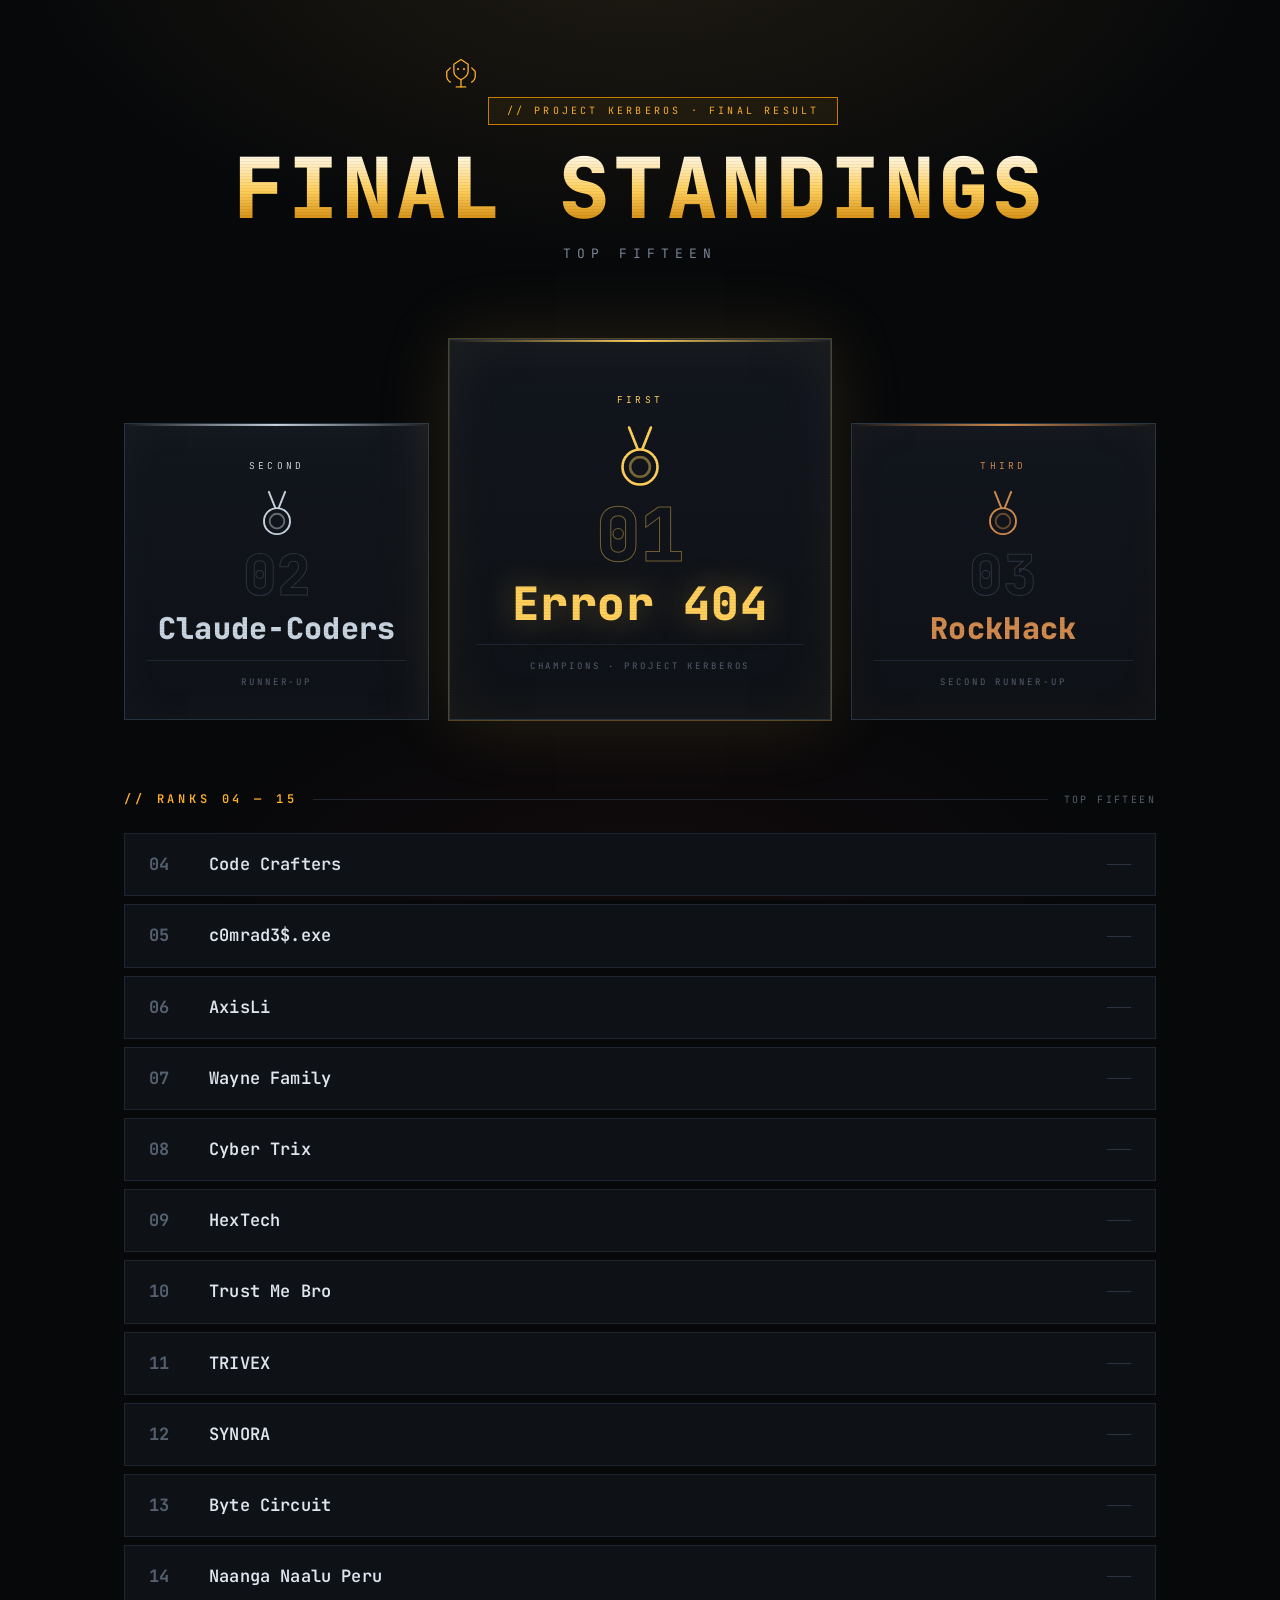
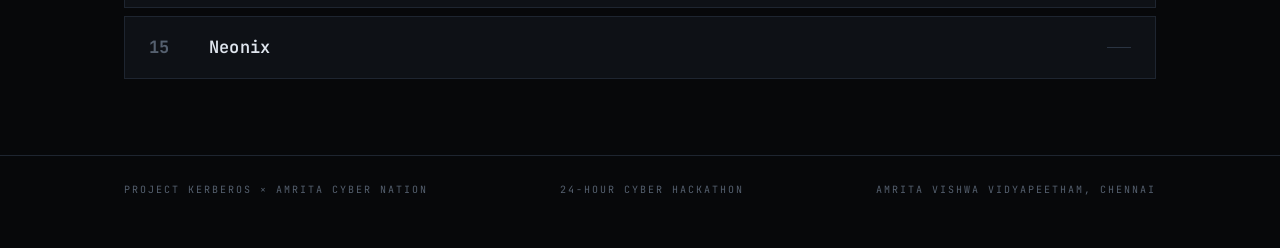
==== leaderboard.html @ f2138489 "Add final standings leaderboard page Top 15 from the Round 1 + Round 2 combined ranking, with a gold" ====
<!DOCTYPE html>
<html lang="en">
<head>
<meta charset="utf-8">
<meta name="viewport" content="width=device-width,initial-scale=1">
<title>Kerberos Final Standings</title>
<link rel="preconnect" href="https://fonts.googleapis.com">
<link rel="preconnect" href="https://fonts.gstatic.com" crossorigin>
<link href="https://fonts.googleapis.com/css2?family=JetBrains+Mono:wght@400;500;600;700;800&display=swap" rel="stylesheet">
<style>
:root{
  --bg:#07080a; --panel:#0e1116; --panel2:#12161d;
  --line:#1e2530; --line2:#2a3442;
  --txt:#dfe5ee; --dim:#7c8899; --dim2:#55606f;
  --amber:#ffb02e; --amber-d:#c97d00; --crimson:#ff3b30;
  --gold:#ffcf5c; --silver:#c8d3e0; --bronze:#d08a4e;
  --mono:'JetBrains Mono',ui-monospace,SFMono-Regular,Menlo,Consolas,monospace;
}
*{box-sizing:border-box}
body{
  margin:0;background:var(--bg);color:var(--txt);font-family:var(--mono);
  font-size:14px;line-height:1.6;-webkit-font-smoothing:antialiased;
  background-image:
    radial-gradient(900px 480px at 50% -8%,rgba(255,207,92,.10),transparent 70%),
    radial-gradient(700px 420px at 50% 105%,rgba(255,59,48,.05),transparent 70%);
  background-attachment:fixed;
}
body::before{
  content:'';position:fixed;inset:0;pointer-events:none;z-index:99;
  background:repeating-linear-gradient(0deg,rgba(0,0,0,.16) 0 1px,transparent 1px 3px);
  opacity:.32;mix-blend-mode:multiply;
}
.wrap{max-width:1080px;margin:0 auto;padding:0 24px}

/* ---- masthead ---- */
header{padding:56px 0 10px;text-align:center}
.crest{width:38px;height:38px;color:var(--amber);margin-bottom:20px}
.eyebrow{
  display:inline-block;border:1px solid var(--amber-d);color:var(--amber);
  padding:5px 18px;font-size:10px;letter-spacing:.32em;margin-bottom:24px;
  background:rgba(255,176,46,.06);
}
h1{
  margin:0;font-size:clamp(38px,8vw,84px);line-height:.94;font-weight:800;letter-spacing:.05em;
  background:linear-gradient(180deg,#fff 0%,var(--gold) 52%,var(--amber-d) 100%);
  -webkit-background-clip:text;background-clip:text;color:transparent;
}
.sub{
  margin:16px 0 0;font-size:clamp(10px,2vw,13px);letter-spacing:.46em;
  color:var(--dim);text-transform:uppercase;
}

/* ---- podium ---- */
.podium{
  display:grid;grid-template-columns:1fr 1.25fr 1fr;gap:20px;
  align-items:end;margin:64px 0 12px;
}
.plinth{
  position:relative;border:1px solid var(--line2);background:linear-gradient(180deg,var(--panel2),var(--panel));
  padding:34px 22px 30px;text-align:center;display:flex;flex-direction:column;align-items:center;gap:14px;
}
.plinth::before{content:'';position:absolute;left:0;right:0;top:0;height:2px}
.p1{padding:52px 26px 46px}
.p1::before{background:linear-gradient(90deg,transparent,var(--gold),transparent)}
.p2::before{background:linear-gradient(90deg,transparent,var(--silver),transparent)}
.p3::before{background:linear-gradient(90deg,transparent,var(--bronze),transparent)}
.p1{box-shadow:0 0 0 1px rgba(255,207,92,.28),0 0 70px rgba(255,207,92,.13),inset 0 0 60px rgba(255,207,92,.05)}
.p2{box-shadow:inset 0 0 44px rgba(200,211,224,.035)}
.p3{box-shadow:inset 0 0 44px rgba(208,138,78,.045)}

.place{font-size:9.5px;letter-spacing:.34em;text-transform:uppercase}
.p1 .place{color:var(--gold)} .p2 .place{color:var(--silver)} .p3 .place{color:var(--bronze)}
.medal{width:52px;height:52px}
.p1 .medal{width:70px;height:70px}
.rank-n{
  font-size:56px;font-weight:800;line-height:.8;color:transparent;-webkit-text-stroke:1px var(--line2);
}
.p1 .rank-n{font-size:74px;-webkit-text-stroke:1px rgba(255,207,92,.42)}
.team{
  font-weight:800;line-height:1.12;letter-spacing:.01em;overflow-wrap:anywhere;
  text-wrap:balance;
}
.p1 .team{font-size:clamp(26px,4.6vw,46px);color:var(--gold);text-shadow:0 0 34px rgba(255,207,92,.35)}
.p2 .team{font-size:clamp(19px,3vw,30px);color:var(--silver)}
.p3 .team{font-size:clamp(19px,3vw,30px);color:var(--bronze)}
.champ{
  font-size:9px;letter-spacing:.32em;color:var(--dim2);border-top:1px solid var(--line);
  padding-top:14px;width:100%;
}

/* ---- the rest ---- */
.rest-head{
  display:flex;align-items:center;gap:16px;margin:70px 0 24px;
}
.rest-head h2{margin:0;font-size:12px;letter-spacing:.32em;color:var(--amber);font-weight:600}
.rest-head .ln{flex:1;height:1px;background:var(--line)}
.rest-head .n{font-size:10px;letter-spacing:.24em;color:var(--dim2)}

.rows{display:flex;flex-direction:column;gap:8px}
.row{
  display:flex;align-items:center;gap:22px;background:var(--panel);
  border:1px solid var(--line);padding:17px 24px;transition:.15s;
}
.row:hover{border-color:var(--line2);background:var(--panel2)}
.row .n{
  font-size:17px;font-weight:700;color:var(--dim2);min-width:38px;
  font-variant-numeric:tabular-nums;
}
.row .name{font-size:17px;font-weight:600;letter-spacing:.01em;overflow-wrap:anywhere}
.row .tick{margin-left:auto;width:24px;height:1px;background:var(--line2);flex:none}

footer{border-top:1px solid var(--line);margin-top:76px;padding:26px 0 50px}
footer .wrap{
  display:flex;justify-content:space-between;gap:14px;flex-wrap:wrap;
  font-size:10px;letter-spacing:.2em;color:var(--dim2);
}
@media(max-width:760px){
  .podium{grid-template-columns:1fr;align-items:stretch;margin-top:44px}
  .p1{order:-1}
  .row{gap:14px;padding:14px 16px}
}
</style>
</head>
<body>

<svg width="0" height="0" style="position:absolute">
  <symbol id="crest" viewBox="0 0 64 64">
    <g fill="none" stroke="currentColor" stroke-width="2.2" stroke-linecap="round" stroke-linejoin="round">
      <path d="M32 6 L20 14 L20 26 Q20 34 32 40 Q44 34 44 26 L44 14 Z"/>
      <path d="M14 20 L8 26 L8 34 Q8 40 14 44"/>
      <path d="M50 20 L56 26 L56 34 Q56 40 50 44"/>
      <path d="M32 40 L32 52"/><path d="M24 52 L40 52"/>
      <circle cx="27" cy="22" r="1.8" fill="currentColor" stroke="none"/>
      <circle cx="37" cy="22" r="1.8" fill="currentColor" stroke="none"/>
    </g>
  </symbol>
  <symbol id="medal" viewBox="0 0 64 64">
    <g fill="none" stroke="currentColor" stroke-width="2.4" stroke-linecap="round" stroke-linejoin="round">
      <path d="M22 6 L30 26"/><path d="M42 6 L34 26"/>
      <circle cx="32" cy="42" r="16"/>
      <circle cx="32" cy="42" r="9" opacity=".45"/>
    </g>
  </symbol>
</svg>

<header>
  <div class="wrap">
    <svg class="crest"><use href="#crest"/></svg>
    <div class="eyebrow">// PROJECT KERBEROS · FINAL RESULT</div>
    <h1>FINAL STANDINGS</h1>
    <p class="sub">Top Fifteen</p>
  </div>
</header>

<main class="wrap">
  <section class="podium">
    <div class="plinth p2">
      <div class="place">Second</div>
      <svg class="medal" style="color:var(--silver)"><use href="#medal"/></svg>
      <div class="rank-n">02</div>
      <div class="team">Claude-Coders</div>
      <div class="champ">RUNNER-UP</div>
    </div>

    <div class="plinth p1">
      <div class="place">First</div>
      <svg class="medal" style="color:var(--gold)"><use href="#medal"/></svg>
      <div class="rank-n">01</div>
      <div class="team">Error 404</div>
      <div class="champ">CHAMPIONS · PROJECT KERBEROS</div>
    </div>

    <div class="plinth p3">
      <div class="place">Third</div>
      <svg class="medal" style="color:var(--bronze)"><use href="#medal"/></svg>
      <div class="rank-n">03</div>
      <div class="team">RockHack</div>
      <div class="champ">SECOND RUNNER-UP</div>
    </div>
  </section>

  <div class="rest-head">
    <h2>// RANKS 04 — 15</h2>
    <div class="ln"></div>
    <span class="n">TOP FIFTEEN</span>
  </div>

  <div class="rows">
    <div class="row"><span class="n">04</span><span class="name">Code Crafters</span><span class="tick"></span></div>
    <div class="row"><span class="n">05</span><span class="name">c0mrad3$.exe</span><span class="tick"></span></div>
    <div class="row"><span class="n">06</span><span class="name">AxisLi</span><span class="tick"></span></div>
    <div class="row"><span class="n">07</span><span class="name">Wayne Family</span><span class="tick"></span></div>
    <div class="row"><span class="n">08</span><span class="name">Cyber Trix</span><span class="tick"></span></div>
    <div class="row"><span class="n">09</span><span class="name">HexTech</span><span class="tick"></span></div>
    <div class="row"><span class="n">10</span><span class="name">Trust Me Bro</span><span class="tick"></span></div>
    <div class="row"><span class="n">11</span><span class="name">TRIVEX</span><span class="tick"></span></div>
    <div class="row"><span class="n">12</span><span class="name">SYNORA</span><span class="tick"></span></div>
    <div class="row"><span class="n">13</span><span class="name">Byte Circuit</span><span class="tick"></span></div>
    <div class="row"><span class="n">14</span><span class="name">Naanga Naalu Peru</span><span class="tick"></span></div>
    <div class="row"><span class="n">15</span><span class="name">Neonix</span><span class="tick"></span></div>
  </div>
</main>

<footer>
  <div class="wrap">
    <span>PROJECT KERBEROS × AMRITA CYBER NATION</span>
    <span>24-HOUR CYBER HACKATHON</span>
    <span>AMRITA VISHWA VIDYAPEETHAM, CHENNAI</span>
  </div>
</footer>

</body>
</html>
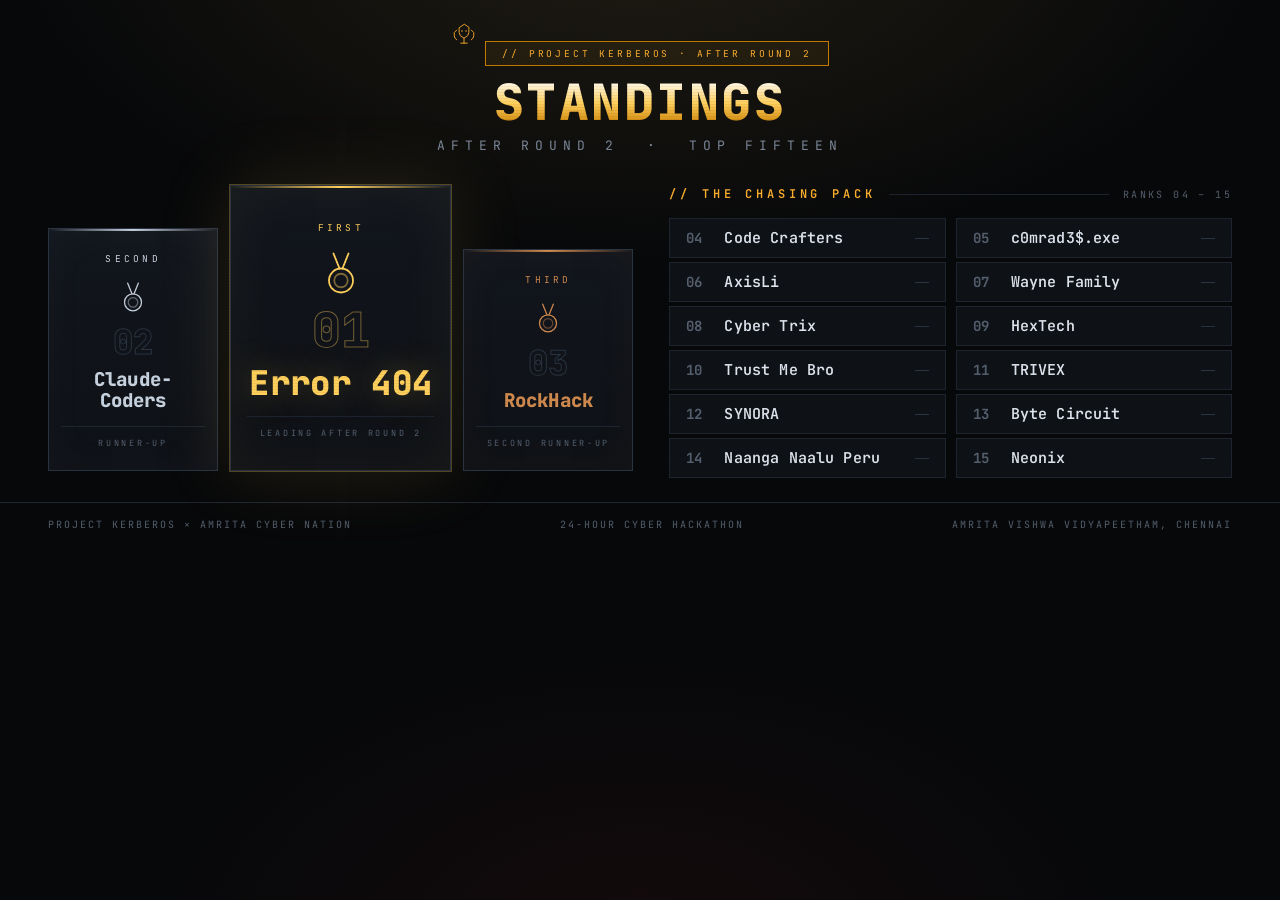
==== commit a917df8c: "Retitle standings to Round 2 and fit the whole board on one screen Podium and ranks 4-15 now sit sid" ====
--- a/leaderboard.html
+++ b/leaderboard.html
@@ -3,7 +3,7 @@
 <head>
 <meta charset="utf-8">
 <meta name="viewport" content="width=device-width,initial-scale=1">
-<title>Kerberos Final Standings</title>
+<title>Kerberos Standings After Round 2</title>
 <link rel="preconnect" href="https://fonts.googleapis.com">
 <link rel="preconnect" href="https://fonts.gstatic.com" crossorigin>
 <link href="https://fonts.googleapis.com/css2?family=JetBrains+Mono:wght@400;500;600;700;800&display=swap" rel="stylesheet">
@@ -30,37 +30,37 @@
   background:repeating-linear-gradient(0deg,rgba(0,0,0,.16) 0 1px,transparent 1px 3px);
   opacity:.32;mix-blend-mode:multiply;
 }
-.wrap{max-width:1080px;margin:0 auto;padding:0 24px}
+.wrap{max-width:1240px;margin:0 auto;padding:0 28px}
 
 /* ---- masthead ---- */
-header{padding:56px 0 10px;text-align:center}
-.crest{width:38px;height:38px;color:var(--amber);margin-bottom:20px}
+header{padding:22px 0 2px;text-align:center}
+.crest{width:26px;height:26px;color:var(--amber);margin-bottom:9px}
 .eyebrow{
   display:inline-block;border:1px solid var(--amber-d);color:var(--amber);
-  padding:5px 18px;font-size:10px;letter-spacing:.32em;margin-bottom:24px;
+  padding:4px 16px;font-size:9.5px;letter-spacing:.3em;margin-bottom:13px;
   background:rgba(255,176,46,.06);
 }
 h1{
-  margin:0;font-size:clamp(38px,8vw,84px);line-height:.94;font-weight:800;letter-spacing:.05em;
+  margin:0;font-size:clamp(30px,5vw,50px);line-height:.94;font-weight:800;letter-spacing:.05em;
   background:linear-gradient(180deg,#fff 0%,var(--gold) 52%,var(--amber-d) 100%);
   -webkit-background-clip:text;background-clip:text;color:transparent;
 }
 .sub{
-  margin:16px 0 0;font-size:clamp(10px,2vw,13px);letter-spacing:.46em;
+  margin:10px 0 0;font-size:clamp(10px,2vw,13px);letter-spacing:.46em;
   color:var(--dim);text-transform:uppercase;
 }
 
 /* ---- podium ---- */
 .podium{
-  display:grid;grid-template-columns:1fr 1.25fr 1fr;gap:20px;
-  align-items:end;margin:64px 0 12px;
+  display:grid;grid-template-columns:1fr 1.3fr 1fr;gap:12px;
+  align-items:end;margin:0;
 }
 .plinth{
-  position:relative;border:1px solid var(--line2);background:linear-gradient(180deg,var(--panel2),var(--panel));
-  padding:34px 22px 30px;text-align:center;display:flex;flex-direction:column;align-items:center;gap:14px;
+  gap:10px;position:relative;border:1px solid var(--line2);background:linear-gradient(180deg,var(--panel2),var(--panel));
+  padding:22px 12px 20px;text-align:center;display:flex;flex-direction:column;align-items:center;gap:14px;
 }
 .plinth::before{content:'';position:absolute;left:0;right:0;top:0;height:2px}
-.p1{padding:52px 26px 46px}
+.p1{padding:34px 16px 30px}
 .p1::before{background:linear-gradient(90deg,transparent,var(--gold),transparent)}
 .p2::before{background:linear-gradient(90deg,transparent,var(--silver),transparent)}
 .p3::before{background:linear-gradient(90deg,transparent,var(--bronze),transparent)}
@@ -70,51 +70,64 @@
 
 .place{font-size:9.5px;letter-spacing:.34em;text-transform:uppercase}
 .p1 .place{color:var(--gold)} .p2 .place{color:var(--silver)} .p3 .place{color:var(--bronze)}
-.medal{width:52px;height:52px}
-.p1 .medal{width:70px;height:70px}
+.medal{width:34px;height:34px}
+.p1 .medal{width:48px;height:48px}
 .rank-n{
-  font-size:56px;font-weight:800;line-height:.8;color:transparent;-webkit-text-stroke:1px var(--line2);
-}
-.p1 .rank-n{font-size:74px;-webkit-text-stroke:1px rgba(255,207,92,.42)}
+  font-size:34px;font-weight:800;line-height:.8;color:transparent;-webkit-text-stroke:1px var(--line2);
+}
+.p1 .rank-n{font-size:48px;-webkit-text-stroke:1px rgba(255,207,92,.42)}
 .team{
-  font-weight:800;line-height:1.12;letter-spacing:.01em;overflow-wrap:anywhere;
+  font-weight:800;line-height:1.12;letter-spacing:.01em;overflow-wrap:break-word;
   text-wrap:balance;
 }
-.p1 .team{font-size:clamp(26px,4.6vw,46px);color:var(--gold);text-shadow:0 0 34px rgba(255,207,92,.35)}
-.p2 .team{font-size:clamp(19px,3vw,30px);color:var(--silver)}
-.p3 .team{font-size:clamp(19px,3vw,30px);color:var(--bronze)}
+.p1 .team{font-size:clamp(22px,2.8vw,34px);color:var(--gold);text-shadow:0 0 34px rgba(255,207,92,.35)}
+.p2 .team{font-size:clamp(14px,1.5vw,19px);color:var(--silver)}
+.p3 .team{font-size:clamp(14px,1.5vw,19px);color:var(--bronze)}
 .champ{
-  font-size:9px;letter-spacing:.32em;color:var(--dim2);border-top:1px solid var(--line);
-  padding-top:14px;width:100%;
+  font-size:8.5px;letter-spacing:.32em;color:var(--dim2);border-top:1px solid var(--line);
+  padding-top:10px;width:100%;
 }
 
 /* ---- the rest ---- */
 .rest-head{
-  display:flex;align-items:center;gap:16px;margin:70px 0 24px;
+  display:flex;align-items:center;gap:14px;margin:0 0 12px;
 }
 .rest-head h2{margin:0;font-size:12px;letter-spacing:.32em;color:var(--amber);font-weight:600}
 .rest-head .ln{flex:1;height:1px;background:var(--line)}
 .rest-head .n{font-size:10px;letter-spacing:.24em;color:var(--dim2)}
 
-.rows{display:flex;flex-direction:column;gap:8px}
+.rows{display:grid;grid-template-columns:repeat(2,minmax(0,1fr));gap:4px 10px;align-content:start}
 .row{
-  display:flex;align-items:center;gap:22px;background:var(--panel);
-  border:1px solid var(--line);padding:17px 24px;transition:.15s;
+  display:flex;align-items:center;gap:12px;background:var(--panel);
+  border:1px solid var(--line);padding:7px 16px;transition:.15s;
 }
 .row:hover{border-color:var(--line2);background:var(--panel2)}
 .row .n{
-  font-size:17px;font-weight:700;color:var(--dim2);min-width:38px;
+  font-size:14px;font-weight:700;color:var(--dim2);min-width:26px;
   font-variant-numeric:tabular-nums;
 }
-.row .name{font-size:17px;font-weight:600;letter-spacing:.01em;overflow-wrap:anywhere}
-.row .tick{margin-left:auto;width:24px;height:1px;background:var(--line2);flex:none}
-
-footer{border-top:1px solid var(--line);margin-top:76px;padding:26px 0 50px}
+.row .name{font-size:15px;font-weight:600;letter-spacing:.01em;overflow-wrap:anywhere}
+.row .tick{margin-left:auto;width:14px;height:1px;background:var(--line2);flex:none}
+
+footer{border-top:1px solid var(--line);margin-top:24px;padding:14px 0 18px}
 footer .wrap{
   display:flex;justify-content:space-between;gap:14px;flex-wrap:wrap;
   font-size:10px;letter-spacing:.2em;color:var(--dim2);
 }
+/* Everything on one screen: podium left, chasing pack right. */
+.board{
+  display:grid;grid-template-columns:minmax(0,1.02fr) minmax(0,.98fr);
+  gap:36px;align-items:start;margin:26px 0 0;
+}
+.board .podium{margin:0}
+.board .rest-head{margin:0 0 14px}
+
+@media(max-width:1040px){
+  .board{grid-template-columns:1fr;gap:30px}
+  .board .rest-head{margin-top:8px}
+}
 @media(max-width:760px){
+  .rows{grid-template-columns:1fr}
   .podium{grid-template-columns:1fr;align-items:stretch;margin-top:44px}
   .p1{order:-1}
   .row{gap:14px;padding:14px 16px}
@@ -146,13 +159,14 @@
 <header>
   <div class="wrap">
     <svg class="crest"><use href="#crest"/></svg>
-    <div class="eyebrow">// PROJECT KERBEROS · FINAL RESULT</div>
-    <h1>FINAL STANDINGS</h1>
-    <p class="sub">Top Fifteen</p>
+    <div class="eyebrow">// PROJECT KERBEROS · AFTER ROUND 2</div>
+    <h1>STANDINGS</h1>
+    <p class="sub">After Round 2 &nbsp;·&nbsp; Top Fifteen</p>
   </div>
 </header>
 
 <main class="wrap">
+ <div class="board">
   <section class="podium">
     <div class="plinth p2">
       <div class="place">Second</div>
@@ -167,7 +181,7 @@
       <svg class="medal" style="color:var(--gold)"><use href="#medal"/></svg>
       <div class="rank-n">01</div>
       <div class="team">Error 404</div>
-      <div class="champ">CHAMPIONS · PROJECT KERBEROS</div>
+      <div class="champ">LEADING AFTER ROUND 2</div>
     </div>
 
     <div class="plinth p3">
@@ -179,10 +193,11 @@
     </div>
   </section>
 
+  <section class="rest">
   <div class="rest-head">
-    <h2>// RANKS 04 — 15</h2>
+    <h2>// THE CHASING PACK</h2>
     <div class="ln"></div>
-    <span class="n">TOP FIFTEEN</span>
+    <span class="n">RANKS 04 &ndash; 15</span>
   </div>
 
   <div class="rows">
@@ -199,6 +214,8 @@
     <div class="row"><span class="n">14</span><span class="name">Naanga Naalu Peru</span><span class="tick"></span></div>
     <div class="row"><span class="n">15</span><span class="name">Neonix</span><span class="tick"></span></div>
   </div>
+  </section>
+ </div>
 </main>
 
 <footer>
